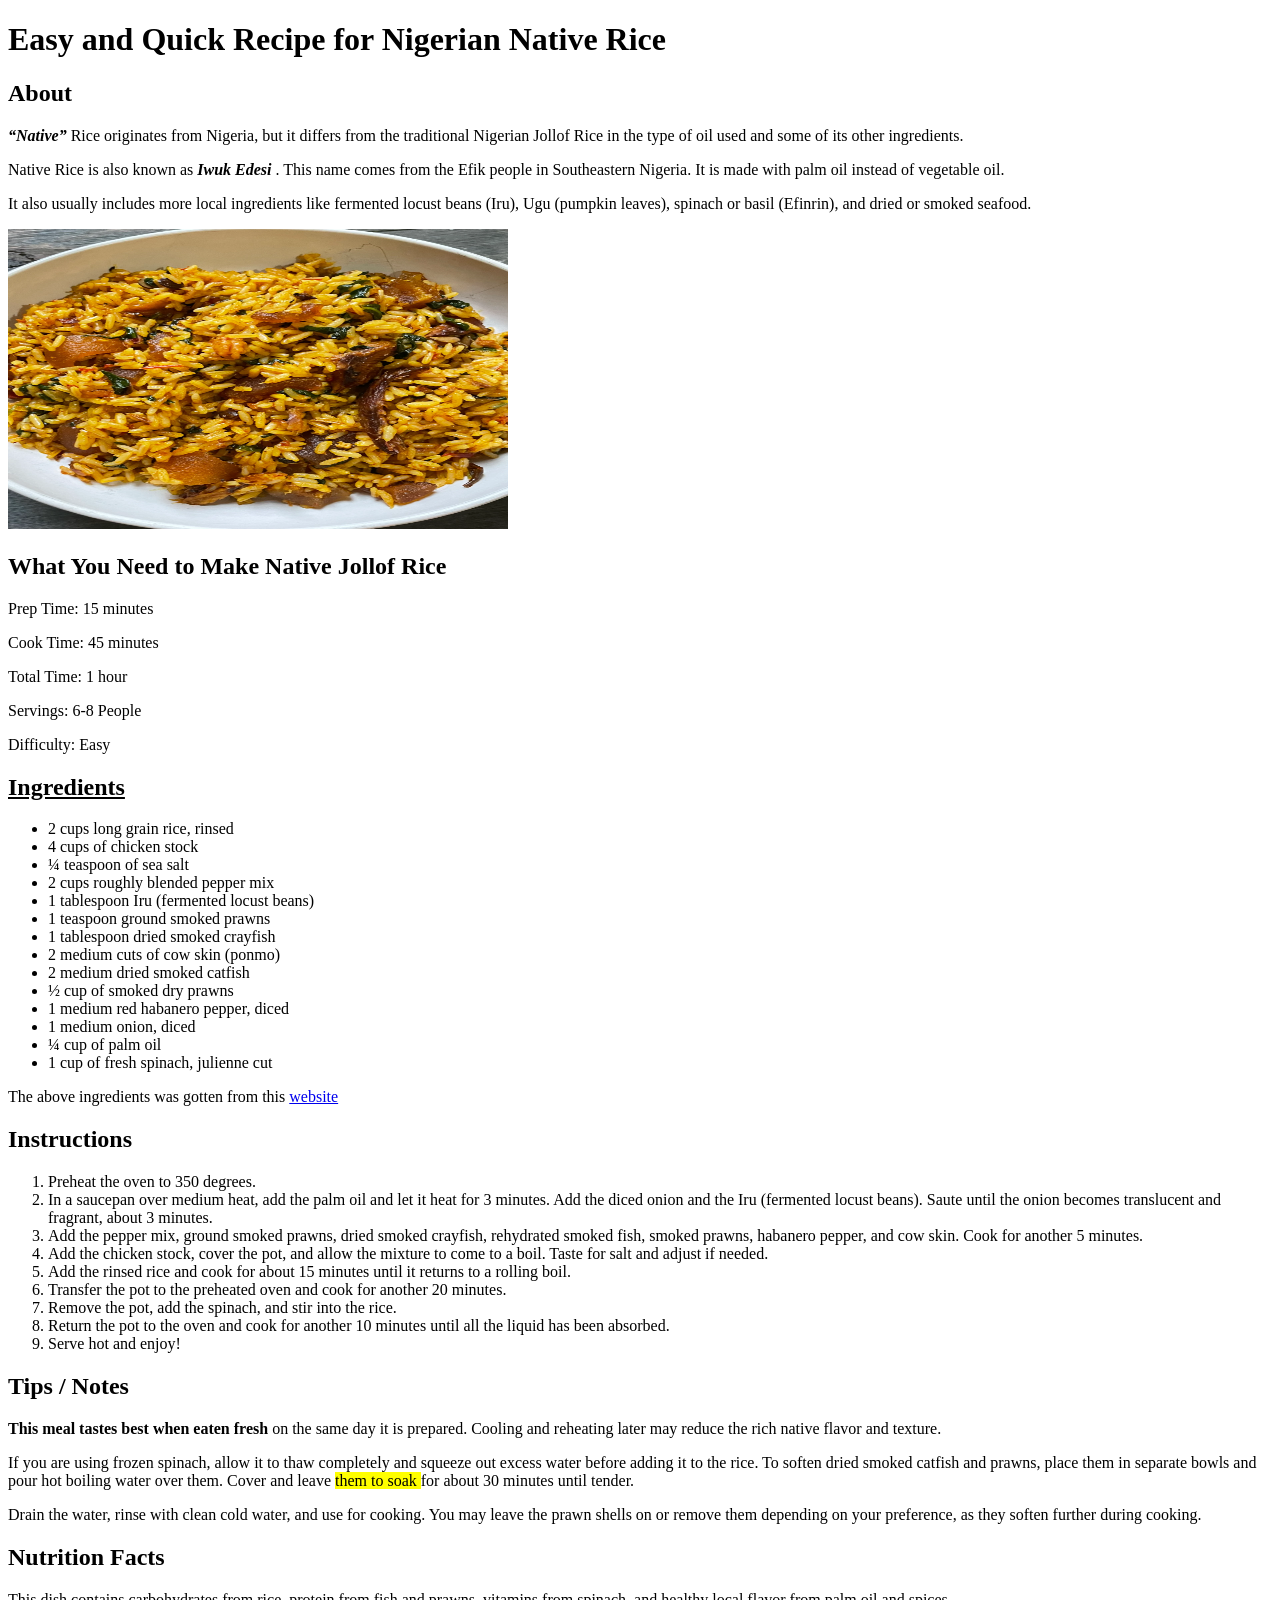
==== assessment1/index.html @ fc724d29 "initial_commit" ====
<!DOCTYPE html>
<html lang="en">
  <head>
    <meta charset="UTF-8" />
    <meta name="viewport" content="width=device-width, initial-scale=1.0" />
    <meta name="description" content=" This is a quick and easy recipe for making Nigerian Native Rice" />
    <title>Easy Nigerian Native Rice Recipe</title>
  </head>
  <body>
    <h1>Easy and Quick Recipe for Nigerian Native Rice</h1>
    <section>
      <h2> About </h2>
      <p>
        <em>
          <strong>“Native”</strong>
        </em> Rice originates from Nigeria, but it differs from the traditional Nigerian Jollof Rice in the type of oil used and some of its other ingredients.
      </p>
      <p> Native Rice is also known as <em>
          <strong>Iwuk Edesi</strong>
        </em>. This name comes from the Efik people in Southeastern Nigeria. It is made with palm oil instead of vegetable oil. </p>
      <p> It also usually includes more local ingredients like fermented locust beans (Iru), Ugu (pumpkin leaves), spinach or basil (Efinrin), and dried or smoked seafood. </p>
      <img src="Bowl_of_Nigerian_Native_Jollof_Rice_1500x.webp" alt=" A Bowl of Nigerian Native Rice" width="500" height="300">
    </section>
    <section>
      <h2> What You Need to Make Native Jollof Rice</h2>
      <p> Prep Time: 15 minutes </p>
      <p>Cook Time: 45 minutes </p>
      <p>Total Time: 1 hour </p>
      <p> Servings: 6-8 People </p>
      <p> Difficulty: Easy </p>
      <!-- Recipe Description -->
      <h2>
        <u> Ingredients </u>
      </h2>
      <ul>
        <li>2 cups long grain rice, rinsed</li>
        <li>4 cups of chicken stock</li>
        <li>¼ teaspoon of sea salt</li>
        <li>2 cups roughly blended pepper mix</li>
        <li>1 tablespoon Iru (fermented locust beans)</li>
        <li>1 teaspoon ground smoked prawns</li>
        <li>1 tablespoon dried smoked crayfish</li>
        <li>2 medium cuts of cow skin (ponmo)</li>
        <li>2 medium dried smoked catfish</li>
        <li>½ cup of smoked dry prawns</li>
        <li>1 medium red habanero pepper, diced</li>
        <li>1 medium onion, diced</li>
        <li>¼ cup of palm oil</li>
        <li>1 cup of fresh spinach, julienne cut</li>
        </ul>
      <p> The above ingredients was gotten from this <a href="https://egunsifoods.com/blogs/recipes/nigerian-native-jollof-rice">website</a></p>
    </section>
    <!-- Cooking Instructions Section -->
    <h2>Instructions</h2>
    <ol>
      <li>Preheat the oven to 350 degrees.</li>
      <li>In a saucepan over medium heat, add the palm oil and let it heat for 3 minutes. Add the diced onion and the Iru (fermented locust beans). Saute until the onion becomes translucent and fragrant, about 3 minutes.</li>
      <li>Add the pepper mix, ground smoked prawns, dried smoked crayfish, rehydrated smoked fish, smoked prawns, habanero pepper, and cow skin. Cook for another 5 minutes.</li>
      <li>Add the chicken stock, cover the pot, and allow the mixture to come to a boil. Taste for salt and adjust if needed.</li>
      <li>Add the rinsed rice and cook for about 15 minutes until it returns to a rolling boil.</li>
      <li>Transfer the pot to the preheated oven and cook for another 20 minutes.</li>
      <li>Remove the pot, add the spinach, and stir into the rice.</li>
      <li>Return the pot to the oven and cook for another 10 minutes until all the liquid has been absorbed.</li>
      <li>Serve hot and enjoy!</li>
    </ol>
    <section>
      <h2> Tips / Notes </h2>
      <p>
        <strong> This meal tastes best when eaten fresh</strong> on the same day it is prepared. Cooling and reheating later may reduce the rich native flavor and texture.
      </p>
      <p> If you are using frozen spinach, allow it to thaw completely and squeeze out excess water before adding it to the rice. To soften dried smoked catfish and prawns, place them in separate bowls and pour hot boiling water over them. Cover and leave <mark> them to soak </mark> for about 30 minutes until tender. </p>
      <p> Drain the water, rinse with clean cold water, and use for cooking. You may leave the prawn shells on or remove them depending on your preference, as they soften further during cooking. </p>
    </section>
    <section>
      <h2>Nutrition Facts</h2>
      <p> This dish contains carbohydrates from rice, protein from fish and prawns, vitamins from spinach, and healthy local flavor from palm oil and spices. </p>
    </section>
  </body>
</html>
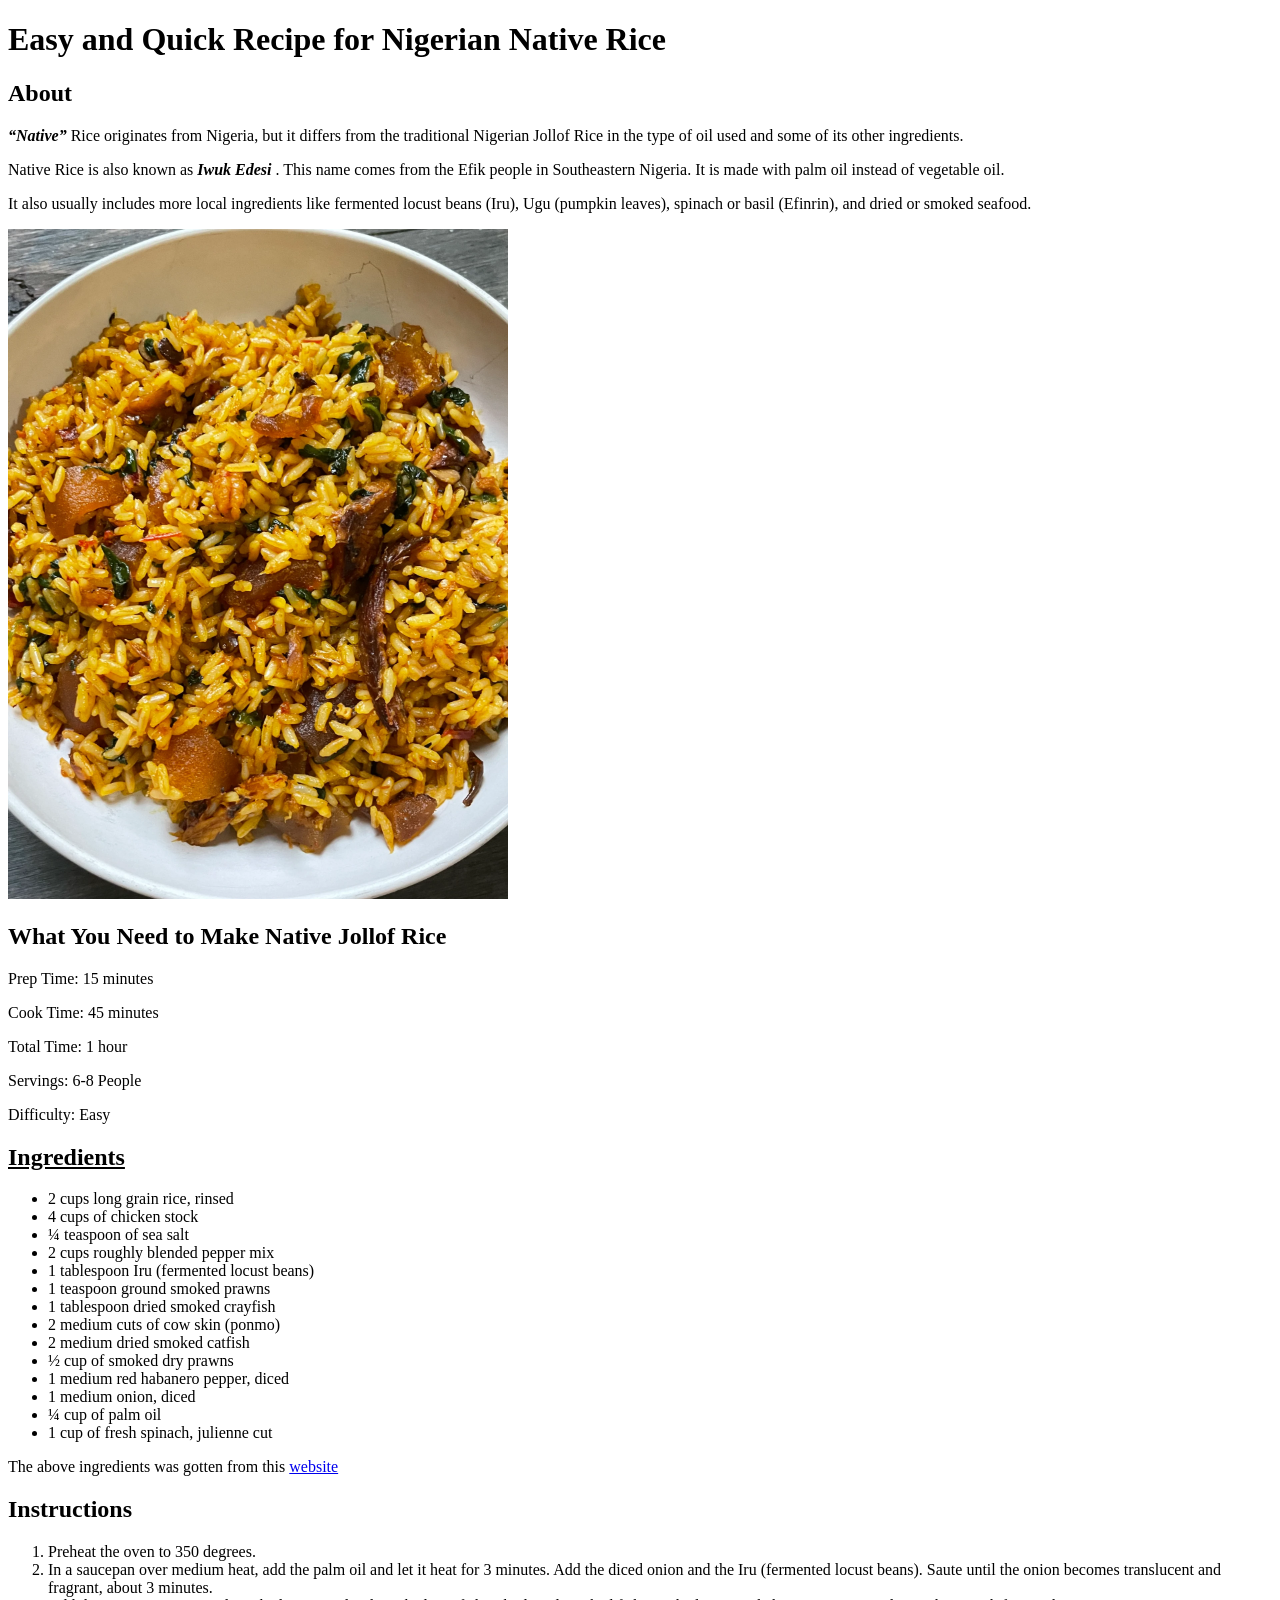
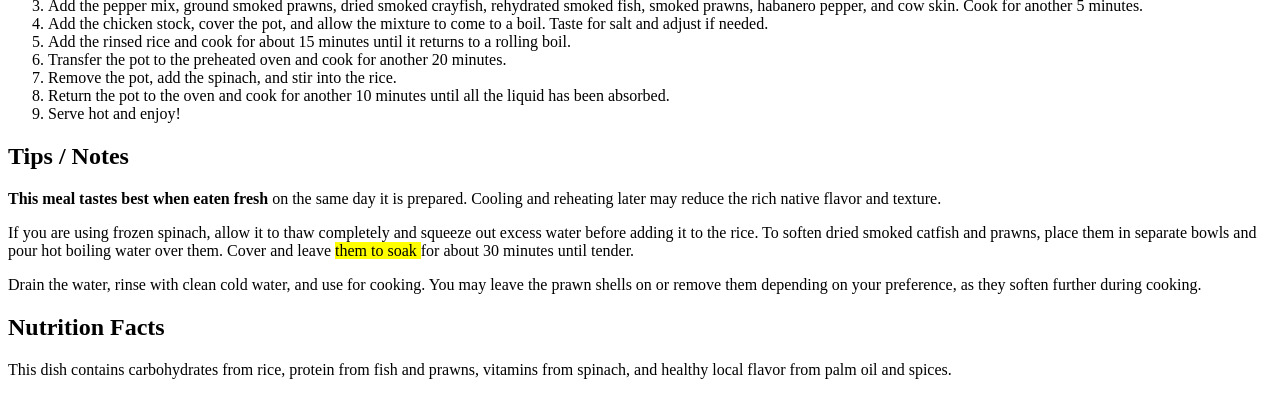
==== commit 0a0e068c: "updated image dimensions" ====
--- a/assessment1/index.html
+++ b/assessment1/index.html
@@ -19,7 +19,7 @@
           <strong>Iwuk Edesi</strong>
         </em>. This name comes from the Efik people in Southeastern Nigeria. It is made with palm oil instead of vegetable oil. </p>
       <p> It also usually includes more local ingredients like fermented locust beans (Iru), Ugu (pumpkin leaves), spinach or basil (Efinrin), and dried or smoked seafood. </p>
-      <img src="Bowl_of_Nigerian_Native_Jollof_Rice_1500x.webp" alt=" A Bowl of Nigerian Native Rice" width="500" height="300">
+      <img src="Bowl_of_Nigerian_Native_Jollof_Rice_1500x.webp" alt=" A Bowl of Nigerian Native Rice" width="500" height="670">
     </section>
     <section>
       <h2> What You Need to Make Native Jollof Rice</h2>
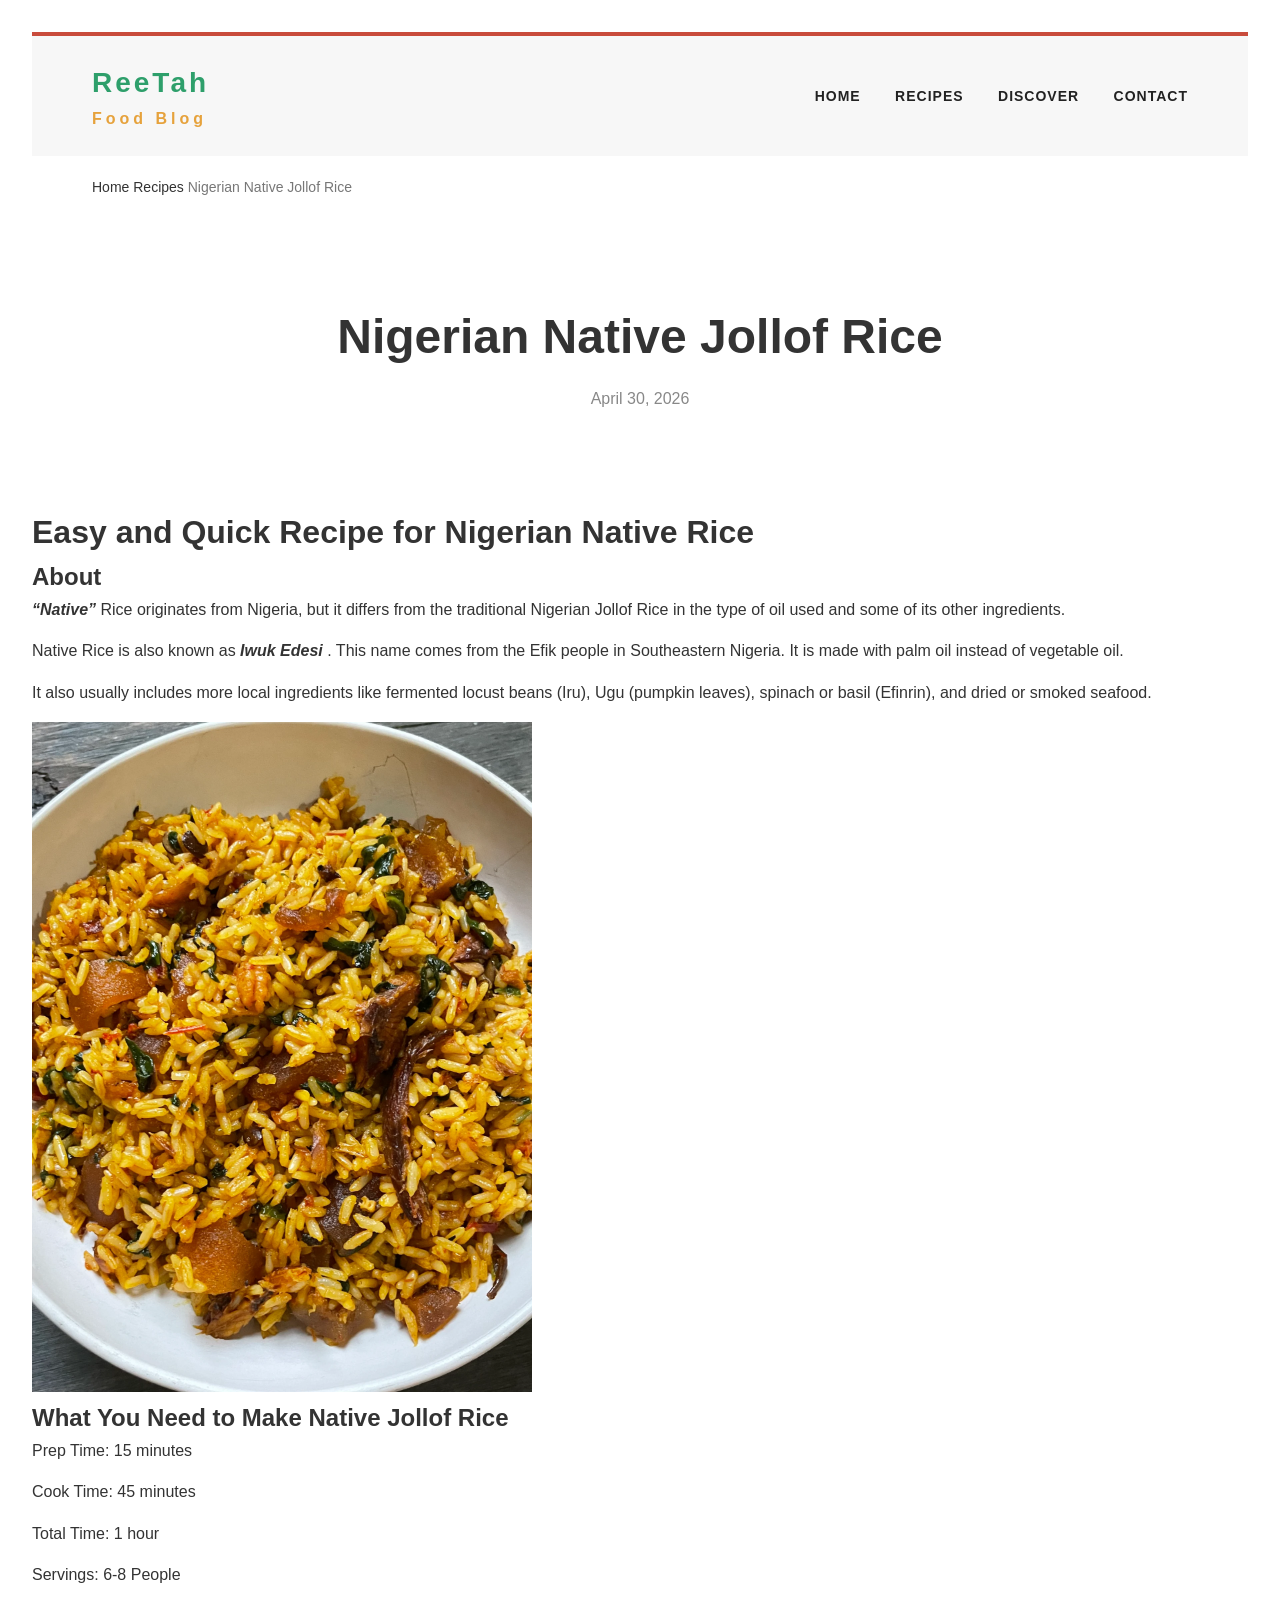
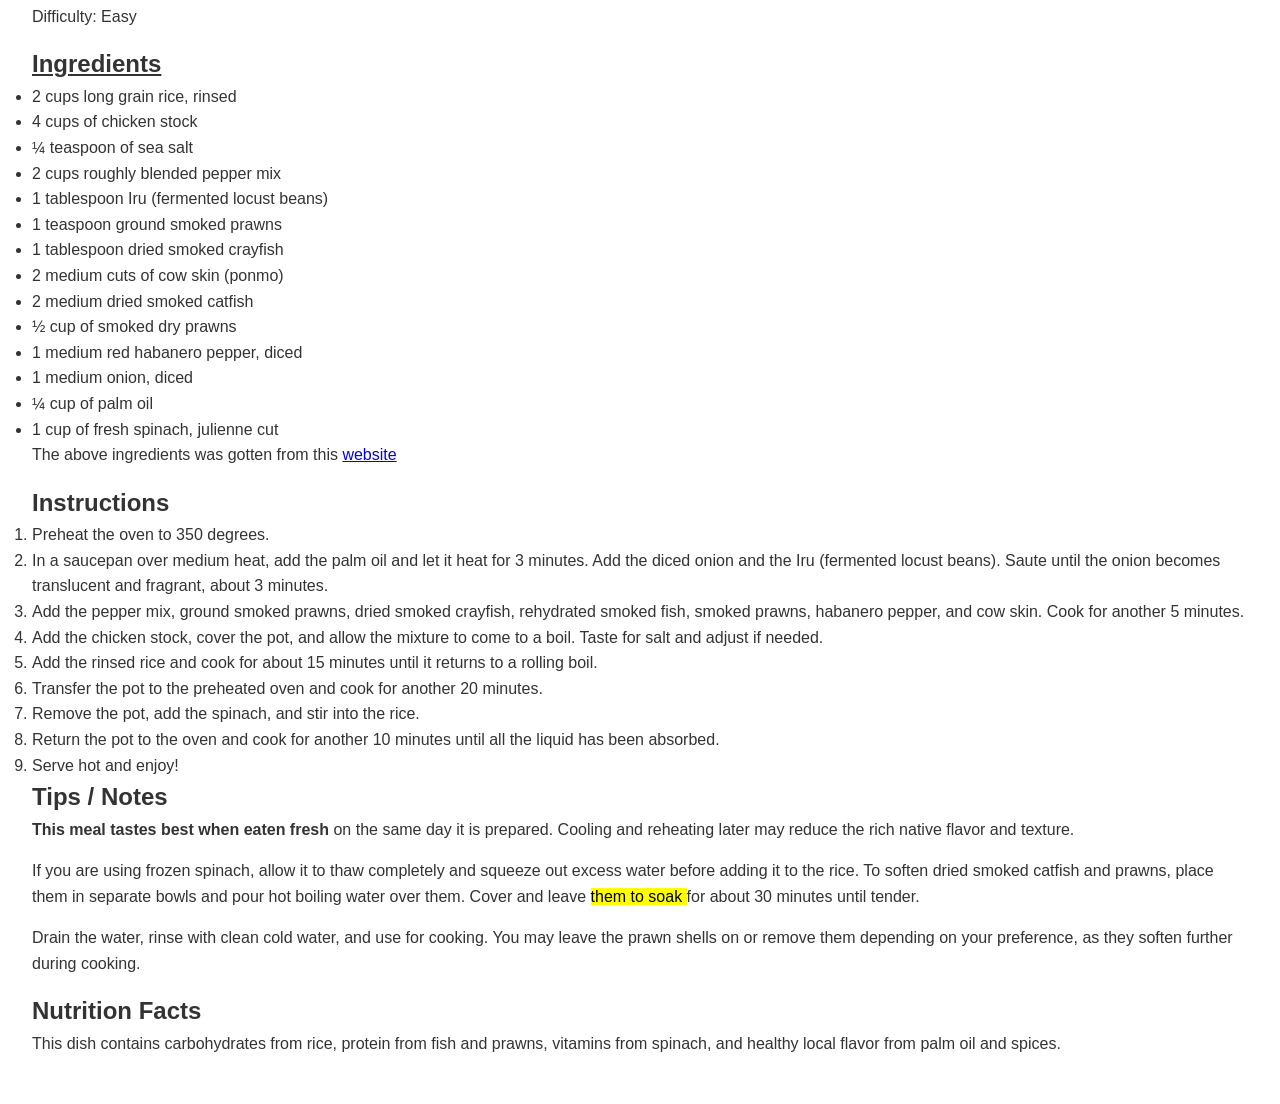
==== commit bb116479: "wip:page styling" ====
--- a/assessment1/index.html
+++ b/assessment1/index.html
@@ -5,8 +5,42 @@
     <meta name="viewport" content="width=device-width, initial-scale=1.0" />
     <meta name="description" content=" This is a quick and easy recipe for making Nigerian Native Rice" />
     <title>Easy Nigerian Native Rice Recipe</title>
+    <link rel="stylesheet" href="./styles/styles.css">
   </head>
   <body>
+
+<header class="site-header">
+
+  <!-- Logo -->
+
+  <div class="logo">
+    ReeTah <span>Food Blog</span>
+  </div>
+
+  <!-- Navigation -->
+
+  <nav class="navbar">
+    <a href="#">Home</a>
+    <a href="#">Recipes</a>
+    <a href="#">Discover</a>
+    <a href="#">Contact</a>
+  </nav>
+
+</header>
+
+<!-- Breadcrumb -->
+<div class="breadcrumb">
+  <a href="#">Home</a>
+  <a href="#">Recipes</a>
+  <span>Nigerian Native Jollof Rice</span>
+</div>
+
+<!-- Hero Section -->
+
+<section class="hero">
+  <h1>Nigerian Native Jollof Rice</h1>
+  <p class="date">April 30, 2026</p>
+</section>
     <h1>Easy and Quick Recipe for Nigerian Native Rice</h1>
     <section>
       <h2> About </h2>
@@ -21,6 +55,7 @@
       <p> It also usually includes more local ingredients like fermented locust beans (Iru), Ugu (pumpkin leaves), spinach or basil (Efinrin), and dried or smoked seafood. </p>
       <img src="Bowl_of_Nigerian_Native_Jollof_Rice_1500x.webp" alt=" A Bowl of Nigerian Native Rice" width="500" height="670">
     </section>
+
     <section>
       <h2> What You Need to Make Native Jollof Rice</h2>
       <p> Prep Time: 15 minutes </p>
@@ -28,7 +63,11 @@
       <p>Total Time: 1 hour </p>
       <p> Servings: 6-8 People </p>
       <p> Difficulty: Easy </p>
+      
+    </section>
+      
       <!-- Recipe Description -->
+      <section>
       <h2>
         <u> Ingredients </u>
       </h2>
@@ -48,9 +87,11 @@
         <li>¼ cup of palm oil</li>
         <li>1 cup of fresh spinach, julienne cut</li>
         </ul>
-      <p> The above ingredients was gotten from this <a href="https://egunsifoods.com/blogs/recipes/nigerian-native-jollof-rice">website</a></p>
+    <!-- Cooking Instructions Section -->
+     <p> The above ingredients was gotten from this <a href="https://egunsifoods.com/blogs/recipes/nigerian-native-jollof-rice">website</a></p>
     </section>
-    <!-- Cooking Instructions Section -->
+    
+    </section>
     <h2>Instructions</h2>
     <ol>
       <li>Preheat the oven to 350 degrees.</li>
@@ -69,7 +110,7 @@
         <strong> This meal tastes best when eaten fresh</strong> on the same day it is prepared. Cooling and reheating later may reduce the rich native flavor and texture.
       </p>
       <p> If you are using frozen spinach, allow it to thaw completely and squeeze out excess water before adding it to the rice. To soften dried smoked catfish and prawns, place them in separate bowls and pour hot boiling water over them. Cover and leave <mark> them to soak </mark> for about 30 minutes until tender. </p>
-      <p> Drain the water, rinse with clean cold water, and use for cooking. You may leave the prawn shells on or remove them depending on your preference, as they soften further during cooking. </p>
+      <p> Drain the water, rinse with clean cold water, and use for cooking. You may leave the prawn shells on or remove them depending on your preference, as they soften further during cooking. </p> 
     </section>
     <section>
       <h2>Nutrition Facts</h2>
--- a/assessment1/styles/styles.css
+++ b/assessment1/styles/styles.css
@@ -0,0 +1,86 @@
+* {
+  margin: 0;
+  padding: 0;
+  box-sizing: border-box;
+}
+
+body {
+  font-family: Arial, sans-serif;
+  color: #333;
+  line-height: 1.6;
+  padding: 32px;
+}
+
+p {
+  font-size: 1rem;      /* 1rem = 16px */
+  margin-bottom: 16px;
+}
+
+.site-header {
+  display: flex;
+  justify-content: space-between;
+  align-items: center;
+  padding: 25px 60px;
+  border-top: 4px solid #c94c3c;
+  background-color: #f7f7f7;
+}
+
+.logo {
+  font-size: 28px;
+  font-weight: bold;
+  color: #2e9f6b;
+  letter-spacing: 3px;
+}
+
+.breadcrumb {
+  padding: 20px 60px;
+  font-size: 14px;
+  color: #555;
+}
+
+.breadcrumb a {
+  text-decoration: none;
+  color: #333;
+}
+
+.breadcrumb span {
+  color: #777;
+}
+
+.logo span {
+  display: block;
+  color: #e6a23c;
+  font-size: 16px;
+  letter-spacing: 4px;
+}
+
+.navbar a {
+  margin-left: 30px;
+  text-decoration: none;
+  color: #222;
+  font-weight: bold;
+  text-transform: uppercase;
+  font-size: 14px;
+  letter-spacing: 1px;
+}
+
+.navbar a:hover {
+  color: #c94c3c;
+}
+
+.hero {
+  text-align: center;
+  padding: 80px 20px;
+}
+
+.hero h1 {
+  font-size: 48px;
+  font-weight: bold;
+  margin-bottom: 10px;
+}
+
+.date {
+  color: #888;
+  font-size: 16px;
+}
+
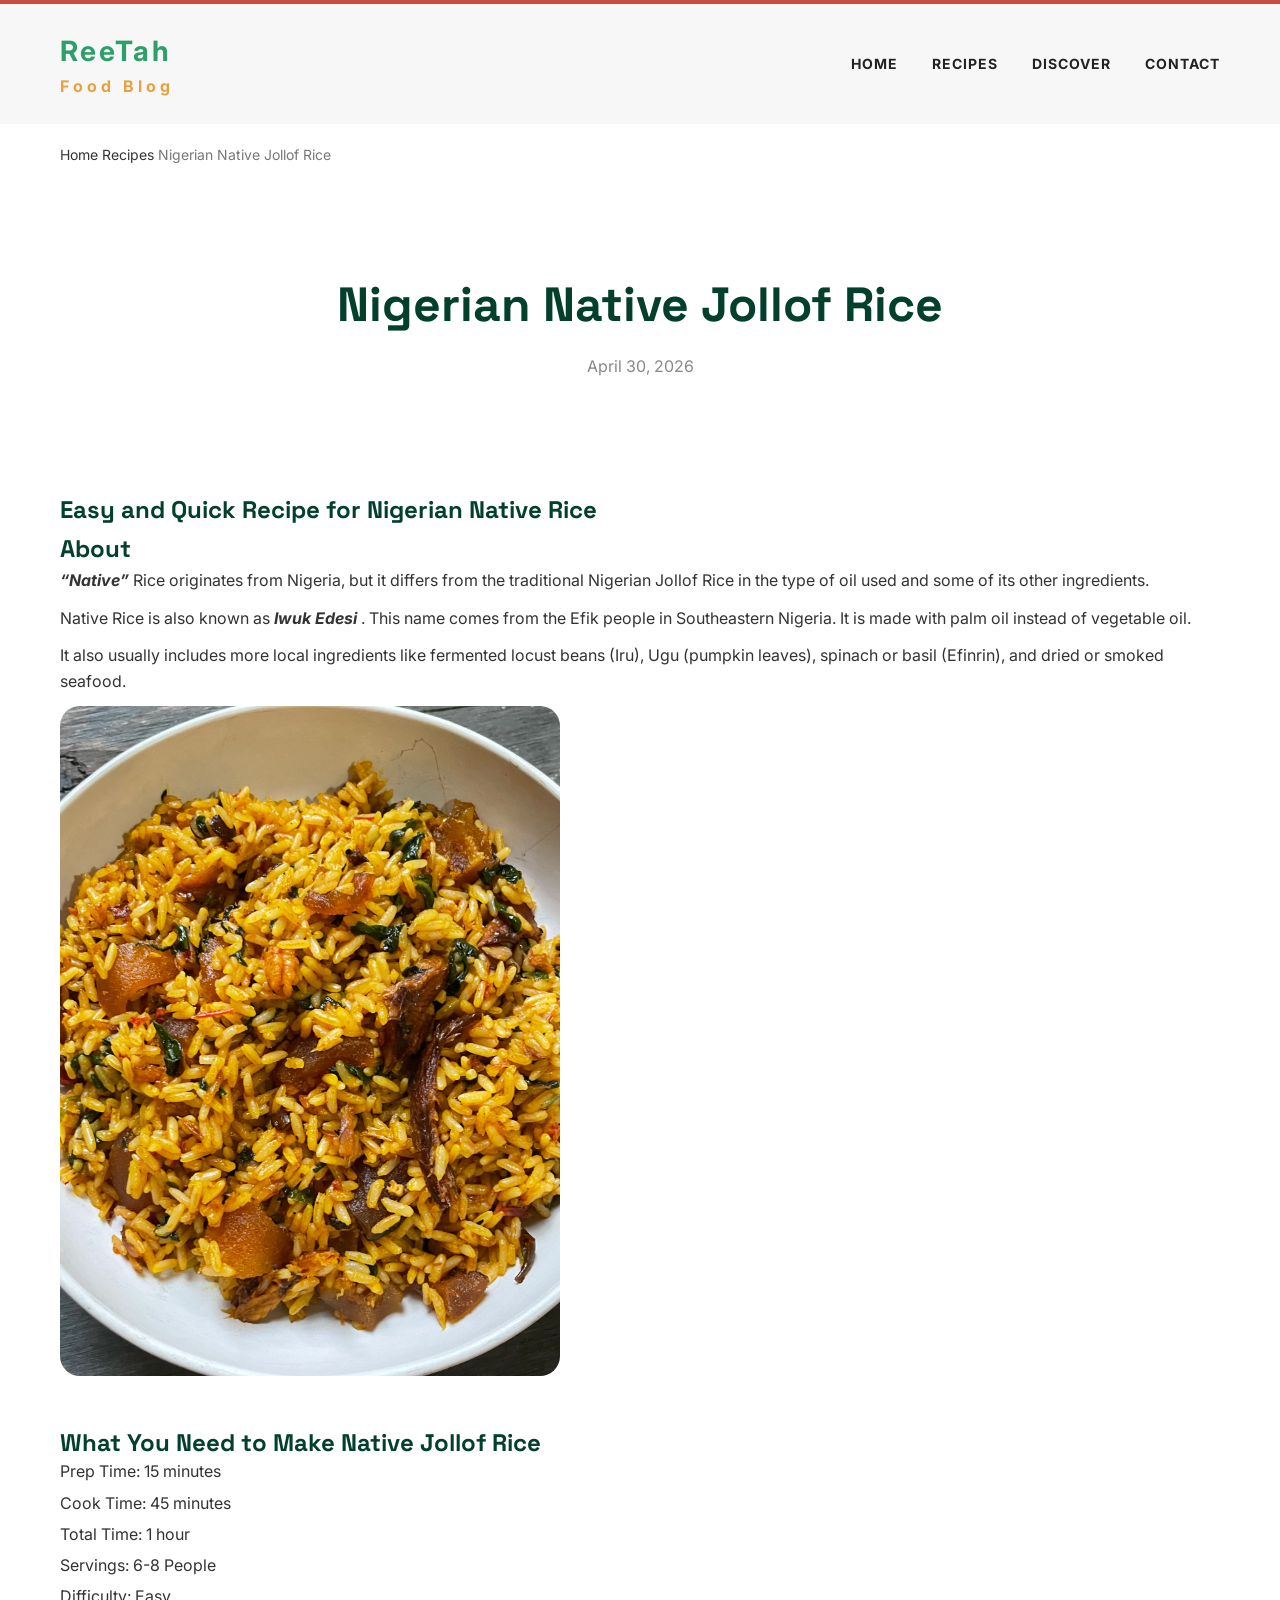
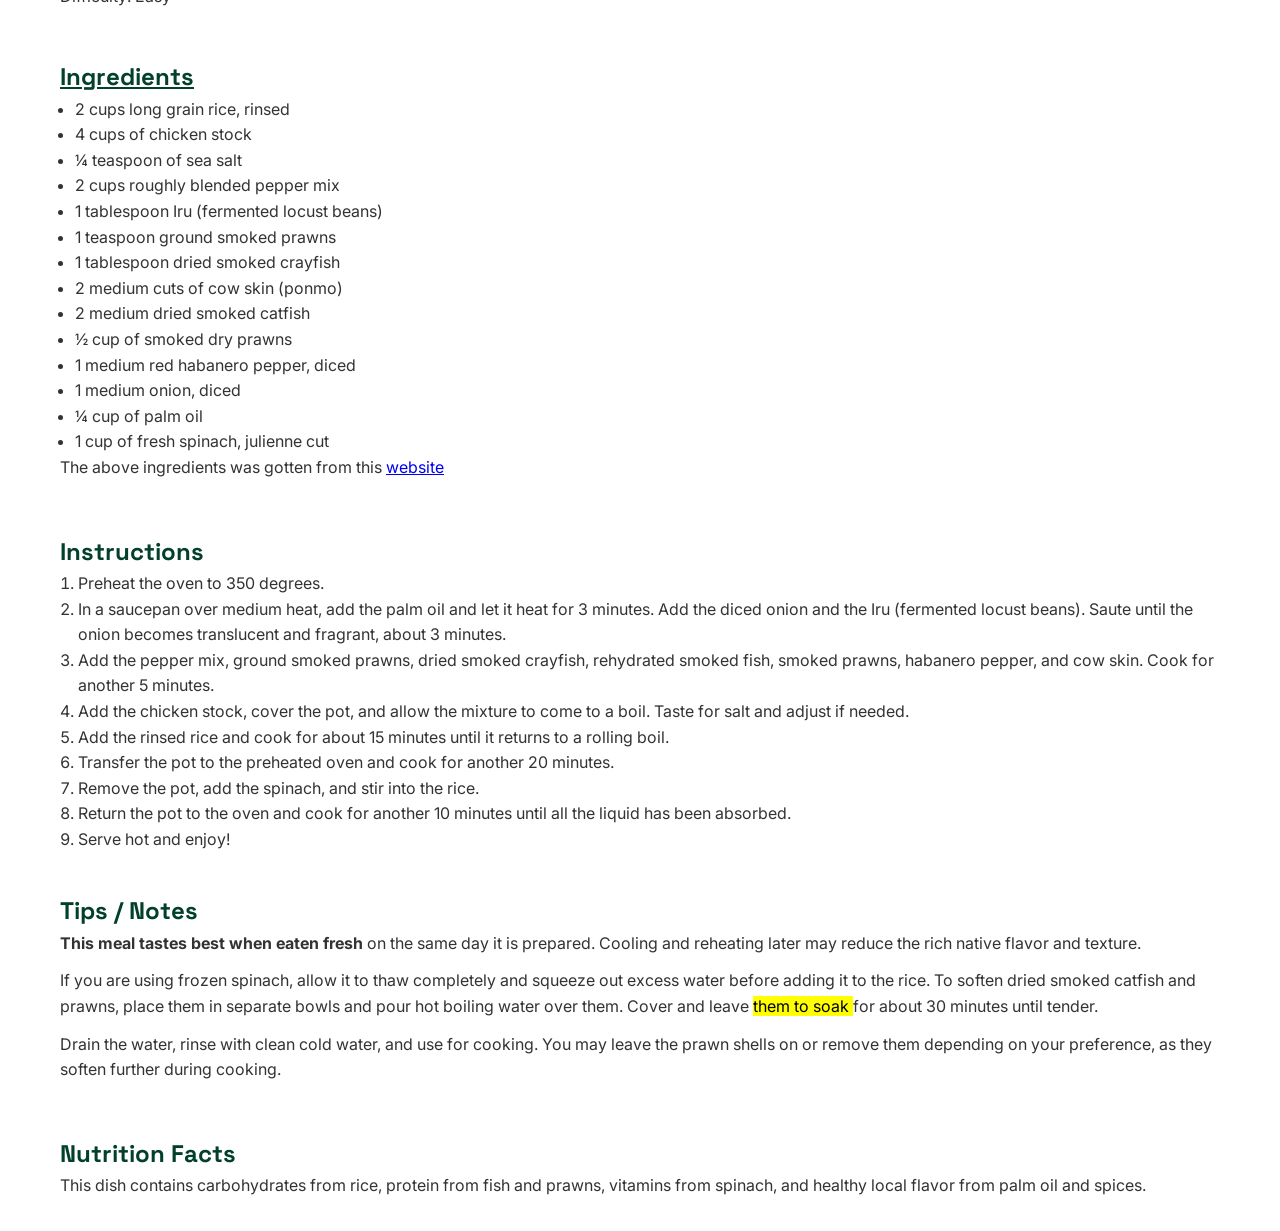
==== commit 3224c773: "updated webpage styling" ====
--- a/assessment1/index.html
+++ b/assessment1/index.html
@@ -1,73 +1,92 @@
-<!DOCTYPE html>
+<!doctype html>
 <html lang="en">
   <head>
     <meta charset="UTF-8" />
     <meta name="viewport" content="width=device-width, initial-scale=1.0" />
-    <meta name="description" content=" This is a quick and easy recipe for making Nigerian Native Rice" />
+    <meta
+      name="description"
+      content=" This is a quick and easy recipe for making Nigerian Native Rice"
+    />
     <title>Easy Nigerian Native Rice Recipe</title>
-    <link rel="stylesheet" href="./styles/styles.css">
+    <link rel="stylesheet" href="./styles/styles.css" />
+    <link rel="preconnect" href="https://fonts.googleapis.com" />
+    <link rel="preconnect" href="https://fonts.gstatic.com" crossorigin />
+    <link
+      href="https://fonts.googleapis.com/css2?family=Inter:ital,opsz,wght@0,14..32,100..900;1,14..32,100..900&display=swap"
+      rel="stylesheet"
+    />
+    <link href="https://fonts.googleapis.com/css2?family=Inter:ital,opsz,wght@0,14..32,100..900;1,14..32,100..900&family=Space+Grotesk:wght@300..700&display=swap" rel="stylesheet">
   </head>
   <body>
+    <header class="site-header">
+      <!-- Logo -->
 
-<header class="site-header">
+      <div class="logo">ReeTah <span>Food Blog</span></div>
 
-  <!-- Logo -->
+      <!-- Navigation -->
 
-  <div class="logo">
-    ReeTah <span>Food Blog</span>
-  </div>
+      <nav class="navbar">
+        <a href="#">Home</a>
+        <a href="#">Recipes</a>
+        <a href="#">Discover</a>
+        <a href="#">Contact</a>
+      </nav>
+    </header>
 
-  <!-- Navigation -->
+    <!-- Breadcrumb -->
+    <div class="breadcrumb">
+      <a href="#">Home</a>
+      <a href="#">Recipes</a>
+      <span>Nigerian Native Jollof Rice</span>
+    </div>
 
-  <nav class="navbar">
-    <a href="#">Home</a>
-    <a href="#">Recipes</a>
-    <a href="#">Discover</a>
-    <a href="#">Contact</a>
-  </nav>
+    <!-- Hero Section -->
 
-</header>
+    <section class="hero">
+      <h1>Nigerian Native Jollof Rice</h1>
+      <p class="date">April 30, 2026</p>
+    </section>
 
-<!-- Breadcrumb -->
-<div class="breadcrumb">
-  <a href="#">Home</a>
-  <a href="#">Recipes</a>
-  <span>Nigerian Native Jollof Rice</span>
-</div>
-
-<!-- Hero Section -->
-
-<section class="hero">
-  <h1>Nigerian Native Jollof Rice</h1>
-  <p class="date">April 30, 2026</p>
-</section>
-    <h1>Easy and Quick Recipe for Nigerian Native Rice</h1>
-    <section>
-      <h2> About </h2>
+    <section class="about">
+      <h2>Easy and Quick Recipe for Nigerian Native Rice</h2>
+      <h2>About</h2>
       <p>
         <em>
           <strong>“Native”</strong>
-        </em> Rice originates from Nigeria, but it differs from the traditional Nigerian Jollof Rice in the type of oil used and some of its other ingredients.
+        </em>
+        Rice originates from Nigeria, but it differs from the traditional
+        Nigerian Jollof Rice in the type of oil used and some of its other
+        ingredients.
       </p>
-      <p> Native Rice is also known as <em>
-          <strong>Iwuk Edesi</strong>
-        </em>. This name comes from the Efik people in Southeastern Nigeria. It is made with palm oil instead of vegetable oil. </p>
-      <p> It also usually includes more local ingredients like fermented locust beans (Iru), Ugu (pumpkin leaves), spinach or basil (Efinrin), and dried or smoked seafood. </p>
-      <img src="Bowl_of_Nigerian_Native_Jollof_Rice_1500x.webp" alt=" A Bowl of Nigerian Native Rice" width="500" height="670">
+      <p>
+        Native Rice is also known as
+        <em>
+          <strong>Iwuk Edesi</strong> </em
+        >. This name comes from the Efik people in Southeastern Nigeria. It is
+        made with palm oil instead of vegetable oil.
+      </p>
+      <p>
+        It also usually includes more local ingredients like fermented locust
+        beans (Iru), Ugu (pumpkin leaves), spinach or basil (Efinrin), and dried
+        or smoked seafood.
+      </p>
+      <img
+        src="Bowl_of_Nigerian_Native_Jollof_Rice_1500x.webp"
+        alt=" A Bowl of Nigerian Native Rice"
+      />
     </section>
 
-    <section>
-      <h2> What You Need to Make Native Jollof Rice</h2>
-      <p> Prep Time: 15 minutes </p>
-      <p>Cook Time: 45 minutes </p>
-      <p>Total Time: 1 hour </p>
-      <p> Servings: 6-8 People </p>
-      <p> Difficulty: Easy </p>
-      
+    <section class="cooktime">
+      <h2>What You Need to Make Native Jollof Rice</h2>
+      <p>Prep Time: 15 minutes</p>
+      <p>Cook Time: 45 minutes</p>
+      <p>Total Time: 1 hour</p>
+      <p>Servings: 6-8 People</p>
+      <p>Difficulty: Easy</p>
     </section>
-      
-      <!-- Recipe Description -->
-      <section>
+
+    <!-- Recipe Description -->
+    <section class="ingredients">
       <h2>
         <u> Ingredients </u>
       </h2>
@@ -86,35 +105,81 @@
         <li>1 medium onion, diced</li>
         <li>¼ cup of palm oil</li>
         <li>1 cup of fresh spinach, julienne cut</li>
-        </ul>
-    <!-- Cooking Instructions Section -->
-     <p> The above ingredients was gotten from this <a href="https://egunsifoods.com/blogs/recipes/nigerian-native-jollof-rice">website</a></p>
+      </ul>
+      <!-- Cooking Instructions Section -->
+      <p>
+        The above ingredients was gotten from this
+        <a
+          href="https://egunsifoods.com/blogs/recipes/nigerian-native-jollof-rice"
+          >website</a
+        >
+      </p>
     </section>
-    
+
+    <section class="instructions">
+      <h2>Instructions</h2>
+      <ol>
+        <li>Preheat the oven to 350 degrees.</li>
+        <li>
+          In a saucepan over medium heat, add the palm oil and let it heat for 3
+          minutes. Add the diced onion and the Iru (fermented locust beans).
+          Saute until the onion becomes translucent and fragrant, about 3
+          minutes.
+        </li>
+        <li>
+          Add the pepper mix, ground smoked prawns, dried smoked crayfish,
+          rehydrated smoked fish, smoked prawns, habanero pepper, and cow skin.
+          Cook for another 5 minutes.
+        </li>
+        <li>
+          Add the chicken stock, cover the pot, and allow the mixture to come to
+          a boil. Taste for salt and adjust if needed.
+        </li>
+        <li>
+          Add the rinsed rice and cook for about 15 minutes until it returns to
+          a rolling boil.
+        </li>
+        <li>
+          Transfer the pot to the preheated oven and cook for another 20
+          minutes.
+        </li>
+        <li>Remove the pot, add the spinach, and stir into the rice.</li>
+        <li>
+          Return the pot to the oven and cook for another 10 minutes until all
+          the liquid has been absorbed.
+        </li>
+        <li>Serve hot and enjoy!</li>
+      </ol>
     </section>
-    <h2>Instructions</h2>
-    <ol>
-      <li>Preheat the oven to 350 degrees.</li>
-      <li>In a saucepan over medium heat, add the palm oil and let it heat for 3 minutes. Add the diced onion and the Iru (fermented locust beans). Saute until the onion becomes translucent and fragrant, about 3 minutes.</li>
-      <li>Add the pepper mix, ground smoked prawns, dried smoked crayfish, rehydrated smoked fish, smoked prawns, habanero pepper, and cow skin. Cook for another 5 minutes.</li>
-      <li>Add the chicken stock, cover the pot, and allow the mixture to come to a boil. Taste for salt and adjust if needed.</li>
-      <li>Add the rinsed rice and cook for about 15 minutes until it returns to a rolling boil.</li>
-      <li>Transfer the pot to the preheated oven and cook for another 20 minutes.</li>
-      <li>Remove the pot, add the spinach, and stir into the rice.</li>
-      <li>Return the pot to the oven and cook for another 10 minutes until all the liquid has been absorbed.</li>
-      <li>Serve hot and enjoy!</li>
-    </ol>
-    <section>
-      <h2> Tips / Notes </h2>
+
+    <section class="tips">
+      <h2>Tips / Notes</h2>
       <p>
-        <strong> This meal tastes best when eaten fresh</strong> on the same day it is prepared. Cooling and reheating later may reduce the rich native flavor and texture.
+        <strong> This meal tastes best when eaten fresh</strong> on the same day
+        it is prepared. Cooling and reheating later may reduce the rich native
+        flavor and texture.
       </p>
-      <p> If you are using frozen spinach, allow it to thaw completely and squeeze out excess water before adding it to the rice. To soften dried smoked catfish and prawns, place them in separate bowls and pour hot boiling water over them. Cover and leave <mark> them to soak </mark> for about 30 minutes until tender. </p>
-      <p> Drain the water, rinse with clean cold water, and use for cooking. You may leave the prawn shells on or remove them depending on your preference, as they soften further during cooking. </p> 
+      <p>
+        If you are using frozen spinach, allow it to thaw completely and squeeze
+        out excess water before adding it to the rice. To soften dried smoked
+        catfish and prawns, place them in separate bowls and pour hot boiling
+        water over them. Cover and leave <mark> them to soak </mark> for about
+        30 minutes until tender.
+      </p>
+      <p>
+        Drain the water, rinse with clean cold water, and use for cooking. You
+        may leave the prawn shells on or remove them depending on your
+        preference, as they soften further during cooking.
+      </p>
     </section>
-    <section>
+
+    <section class="facts">
       <h2>Nutrition Facts</h2>
-      <p> This dish contains carbohydrates from rice, protein from fish and prawns, vitamins from spinach, and healthy local flavor from palm oil and spices. </p>
+      <p>
+        This dish contains carbohydrates from rice, protein from fish and
+        prawns, vitamins from spinach, and healthy local flavor from palm oil
+        and spices.
+      </p>
     </section>
   </body>
-</html>+</html>
--- a/assessment1/styles/styles.css
+++ b/assessment1/styles/styles.css
@@ -5,15 +5,14 @@
 }
 
 body {
-  font-family: Arial, sans-serif;
+  font-family: 'Inter', sans-serif;;
   color: #333;
   line-height: 1.6;
-  padding: 32px;
 }
 
 p {
-  font-size: 1rem;      /* 1rem = 16px */
-  margin-bottom: 16px;
+  font-size: 1rem;     
+  margin-bottom: 12px;
 }
 
 .site-header {
@@ -79,8 +78,39 @@
   margin-bottom: 10px;
 }
 
+h1,h2,h3,h4,h5 {
+     font-family: 'Space Grotesk', sans-serif;
+     color: #02402b;
+}
+
 .date {
   color: #888;
   font-size: 16px;
 }
 
+section{
+    padding: 20px 60px;
+}
+
+section.ingredients li {
+margin-left: 15px;
+}
+
+section.instructions li {
+margin-left: 18px;
+}
+
+section.cooktime p {
+    line-height: 1.2;
+}
+
+.about img {
+    width: 500px;
+    height: 670px ;
+    border-radius: 20px;
+    transition: filter0.3sease;
+}
+
+.about img:hover {
+    filter: grayscale(100%);
+}
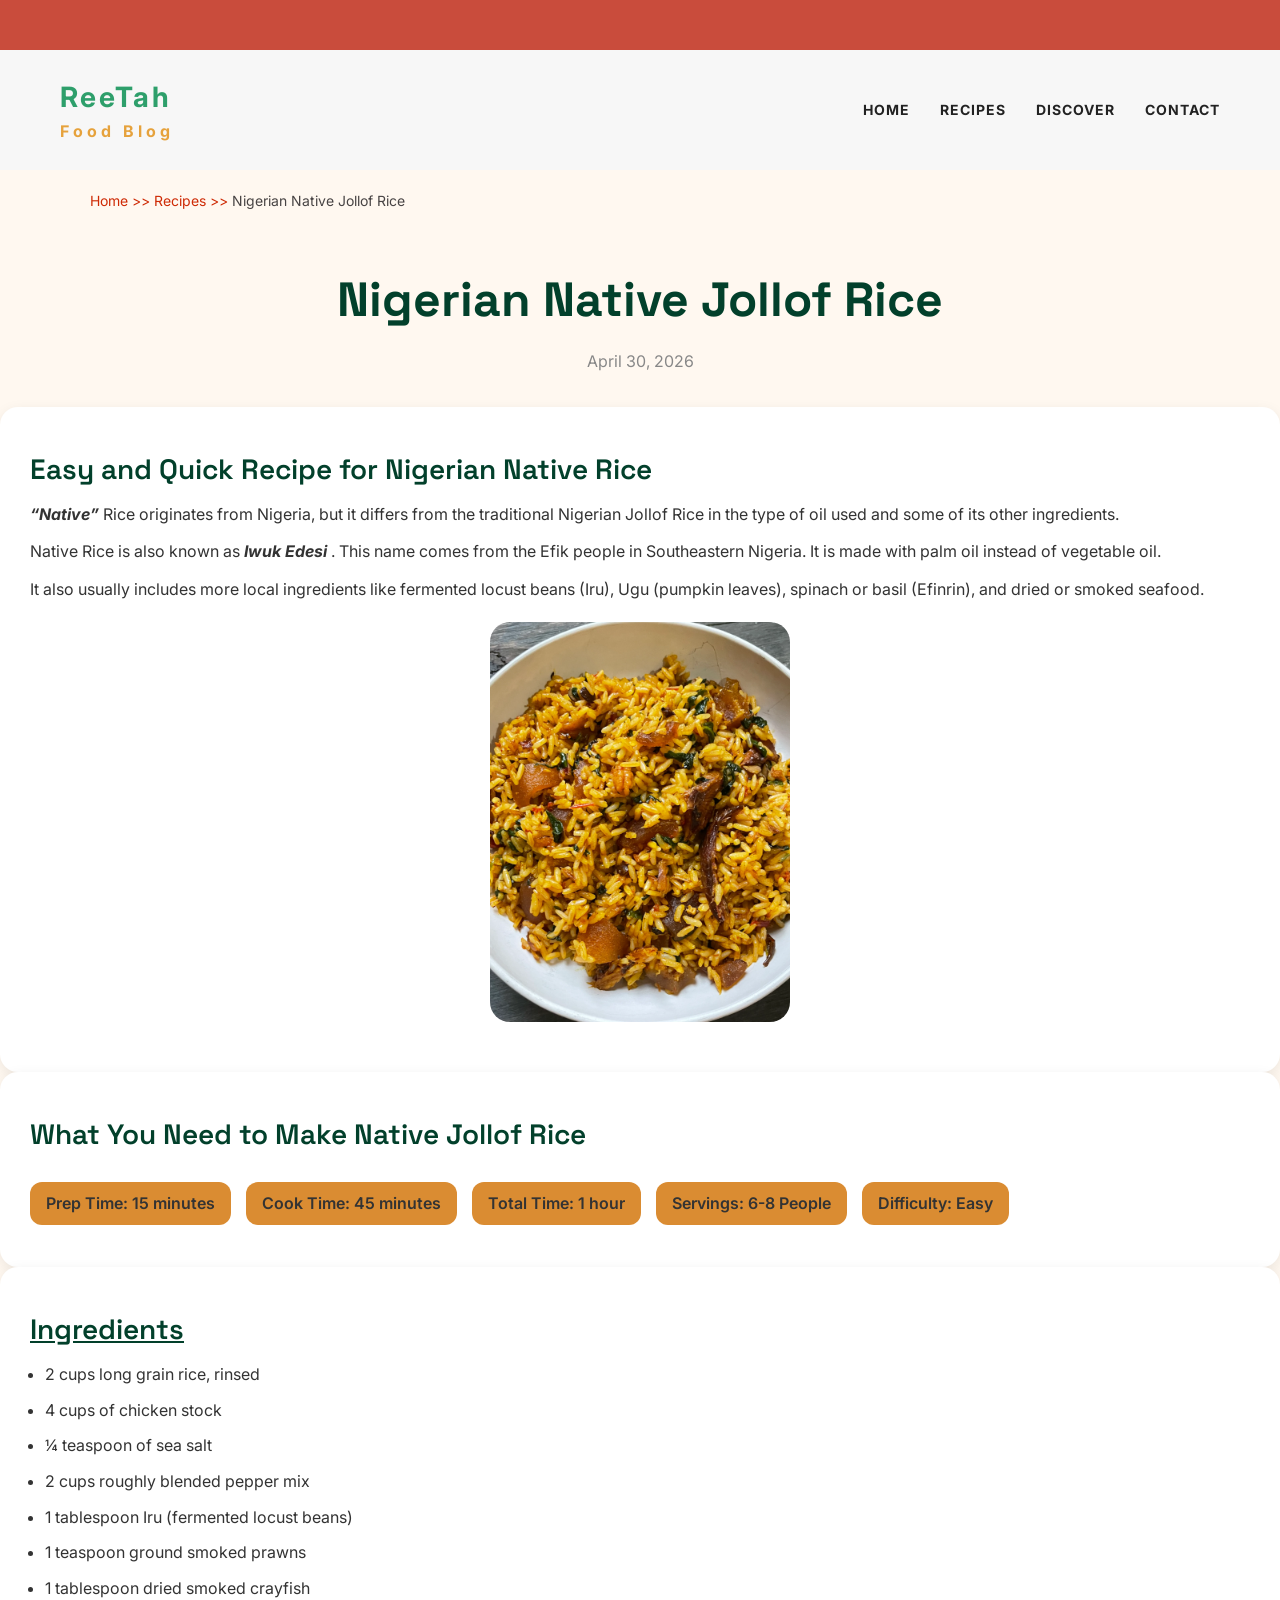
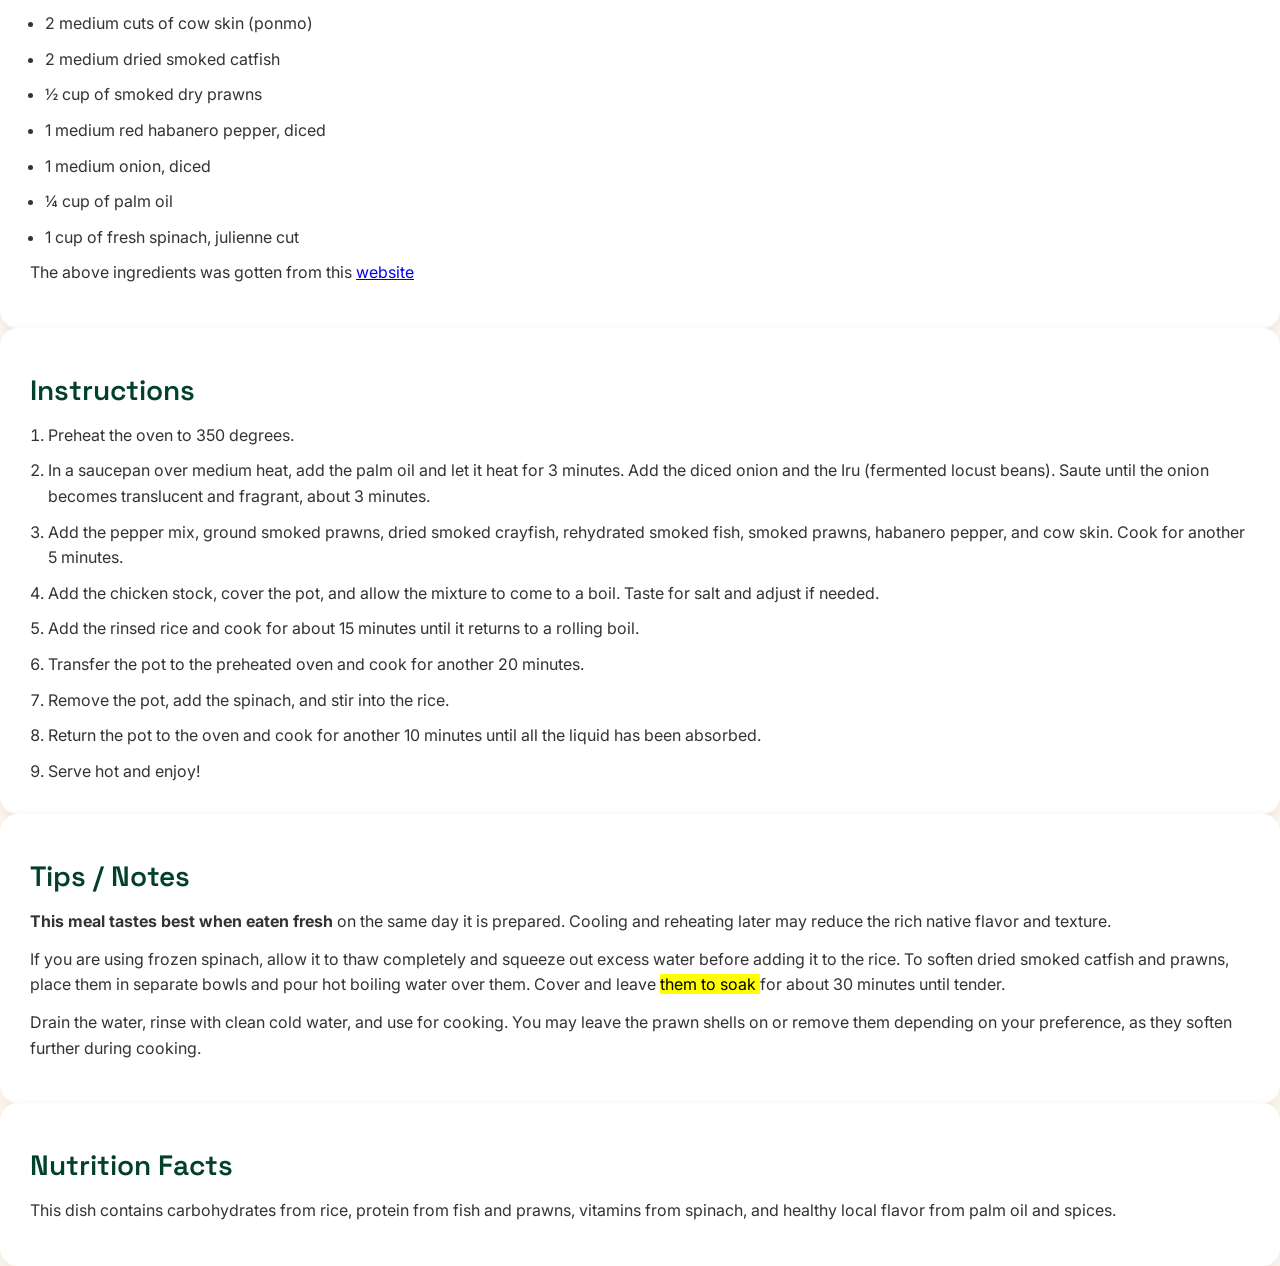
==== commit 4eee46a4: "finalize HTML structure and CSS styling" ====
--- a/assessment1/index.html
+++ b/assessment1/index.html
@@ -15,16 +15,24 @@
       href="https://fonts.googleapis.com/css2?family=Inter:ital,opsz,wght@0,14..32,100..900;1,14..32,100..900&display=swap"
       rel="stylesheet"
     />
-    <link href="https://fonts.googleapis.com/css2?family=Inter:ital,opsz,wght@0,14..32,100..900;1,14..32,100..900&family=Space+Grotesk:wght@300..700&display=swap" rel="stylesheet">
+    <link
+      href="https://fonts.googleapis.com/css2?family=Inter:ital,opsz,wght@0,14..32,100..900;1,14..32,100..900&family=Space+Grotesk:wght@300..700&display=swap"
+      rel="stylesheet"
+    />
   </head>
   <body>
+    <div class="announcement-bar">
+      <div class="scroll-text">
+        ✦ Follow ReeTah’s Food Blog for more Nigerian recipes ✦ New recipes
+        every week ✦
+      </div>
+    </div>
     <header class="site-header">
       <!-- Logo -->
 
       <div class="logo">ReeTah <span>Food Blog</span></div>
 
       <!-- Navigation -->
-
       <nav class="navbar">
         <a href="#">Home</a>
         <a href="#">Recipes</a>
@@ -35,21 +43,19 @@
 
     <!-- Breadcrumb -->
     <div class="breadcrumb">
-      <a href="#">Home</a>
-      <a href="#">Recipes</a>
+      <a href="#">Home >></a>
+      <a href="#">Recipes >></a>
       <span>Nigerian Native Jollof Rice</span>
     </div>
 
     <!-- Hero Section -->
-
     <section class="hero">
       <h1>Nigerian Native Jollof Rice</h1>
-      <p class="date">April 30, 2026</p>
+      <p id="date">April 30, 2026</p>
     </section>
 
     <section class="about">
       <h2>Easy and Quick Recipe for Nigerian Native Rice</h2>
-      <h2>About</h2>
       <p>
         <em>
           <strong>“Native”</strong>
@@ -60,10 +66,9 @@
       </p>
       <p>
         Native Rice is also known as
-        <em>
-          <strong>Iwuk Edesi</strong> </em
-        >. This name comes from the Efik people in Southeastern Nigeria. It is
-        made with palm oil instead of vegetable oil.
+        <em> <strong>Iwuk Edesi</strong> </em>. This name comes from the Efik
+        people in Southeastern Nigeria. It is made with palm oil instead of
+        vegetable oil.
       </p>
       <p>
         It also usually includes more local ingredients like fermented locust
--- a/assessment1/styles/styles.css
+++ b/assessment1/styles/styles.css
@@ -1,20 +1,53 @@
+/* RESET / GLOBAL STYLES */
 * {
   margin: 0;
   padding: 0;
   box-sizing: border-box;
 }
 
+/* BODY & BASE TEXT */
 body {
-  font-family: 'Inter', sans-serif;;
+  font-family: "Inter", sans-serif;
   color: #333;
+  background-color: #fff8f0;
   line-height: 1.6;
 }
 
+/* Paragraph styling */
 p {
-  font-size: 1rem;     
+  font-size: 1rem;
   margin-bottom: 12px;
 }
 
+/* HEADINGS (TYPOGRAPHY) */
+h1,
+h2,
+h3,
+h4,
+h5 {
+  font-family: "Space Grotesk", sans-serif;
+  color: #02402b;
+  margin-top: 10px;
+  margin-bottom: 10px;
+}
+
+/* Individual heading sizes */
+h1 {
+  font-size: 48px;
+  font-weight: 700;
+}
+
+h2 {
+  font-size: 28px;
+  font-weight: 600;
+}
+
+h3 {
+  font-size: 22px;
+  font-weight: 600;
+}
+
+/* HEADER & NAVIGATION */
 .site-header {
   display: flex;
   justify-content: space-between;
@@ -24,6 +57,7 @@
   background-color: #f7f7f7;
 }
 
+/* Logo styling */
 .logo {
   font-size: 28px;
   font-weight: bold;
@@ -31,21 +65,7 @@
   letter-spacing: 3px;
 }
 
-.breadcrumb {
-  padding: 20px 60px;
-  font-size: 14px;
-  color: #555;
-}
-
-.breadcrumb a {
-  text-decoration: none;
-  color: #333;
-}
-
-.breadcrumb span {
-  color: #777;
-}
-
+/* Subtext under logo */
 .logo span {
   display: block;
   color: #e6a23c;
@@ -53,8 +73,14 @@
   letter-spacing: 4px;
 }
 
+/* Navigation layout */
+.navbar {
+  display: flex;
+  gap: 30px;
+}
+
+/* Navigation links */
 .navbar a {
-  margin-left: 30px;
   text-decoration: none;
   color: #222;
   font-weight: bold;
@@ -63,54 +89,139 @@
   letter-spacing: 1px;
 }
 
+/* Hover effect for navigation */
 .navbar a:hover {
   color: #c94c3c;
 }
 
-.hero {
-  text-align: center;
-  padding: 80px 20px;
-}
-
+/* BREADCRUMB NAVIGATION */
+.breadcrumb {
+  font-size: 14px;
+  margin: 20px auto;
+  max-width: 1100px;
+}
+
+/* Breadcrumb links */
+.breadcrumb a {
+  text-decoration: none;
+  color: #ce2a05;
+}
+
+/* Current page text */
+.breadcrumb span {
+  color: #484444;
+}
+
+/* HERO SECTION */
 .hero h1 {
   font-size: 48px;
   font-weight: bold;
-  margin-bottom: 10px;
-}
-
-h1,h2,h3,h4,h5 {
-     font-family: 'Space Grotesk', sans-serif;
-     color: #02402b;
-}
-
-.date {
+  text-align: center;
+}
+
+/* Date styling - ID Selector*/
+#date {
   color: #888;
   font-size: 16px;
-}
-
-section{
-    padding: 20px 60px;
-}
-
+  text-align: center;
+}
+
+/* GENERAL SECTION SPACING */
+section {
+  padding: 20px 60px;
+}
+
+/* LIST STYLING */
+
+/* Ingredients list */
 section.ingredients li {
-margin-left: 15px;
-}
-
+  margin-left: 15px;
+  margin-bottom: 10px;
+}
+
+/* Instructions list */
 section.instructions li {
-margin-left: 18px;
-}
-
+  margin-left: 18px;
+  margin-top: 10px;
+}
+
+/* Cooktime text adjustment */
 section.cooktime p {
-    line-height: 1.2;
-}
-
+  line-height: 1.2;
+}
+
+/* ABOUT SECTION IMAGE */
 .about img {
-    width: 500px;
-    height: 670px ;
-    border-radius: 20px;
-    transition: filter0.3sease;
-}
-
+  width: 100%;
+  max-width: 300px;
+  height: auto;
+  border-radius: 20px;
+  display: block;
+  margin: 20px auto;
+
+  /* Smooth hover effect */
+  transition: filter 0.3s ease;
+}
+
+/* Image hover effect */
 .about img:hover {
-    filter: grayscale(100%);
-}+  filter: grayscale(100%);
+}
+
+/* SCROLLING ANNOUNCEMENT BAR */
+.announcement-bar {
+  background-color: #c94c3c;
+  color: white;
+  overflow: hidden;
+  white-space: nowrap;
+  padding: 10px 0;
+  font-weight: bold;
+}
+
+/* Moving text inside bar */
+.scroll-text {
+  display: inline-block;
+  padding-left: 100%;
+  animation: scroll-left 15s linear infinite;
+}
+
+/* ANIMATION */
+@keyframes scroll-left {
+  0% {
+    transform: translateX(0%);
+  }
+
+  100% {
+    transform: translateX(-100%);
+  }
+}
+
+/* CARD STYLE FOR SECTIONS */
+.about,
+.cooktime,
+.ingredients,
+.instructions,
+.tips,
+.facts {
+  background-color: #ffffff;
+  border-radius: 18px;
+  padding: 30px;
+  box-shadow: 0 4px 14px rgba(0, 0, 0, 0.08);
+}
+
+/* COOKTIME AS FLEXBOX CARDS */
+.cooktime {
+  display: flex;
+  flex-wrap: wrap;
+  gap: 15px;
+}
+
+.cooktime h2 {
+  width: 100%;
+}
+.cooktime p {
+  background-color: #da8c32;
+  padding: 12px 16px;
+  border-radius: 12px;
+  font-weight: 600;
+}
